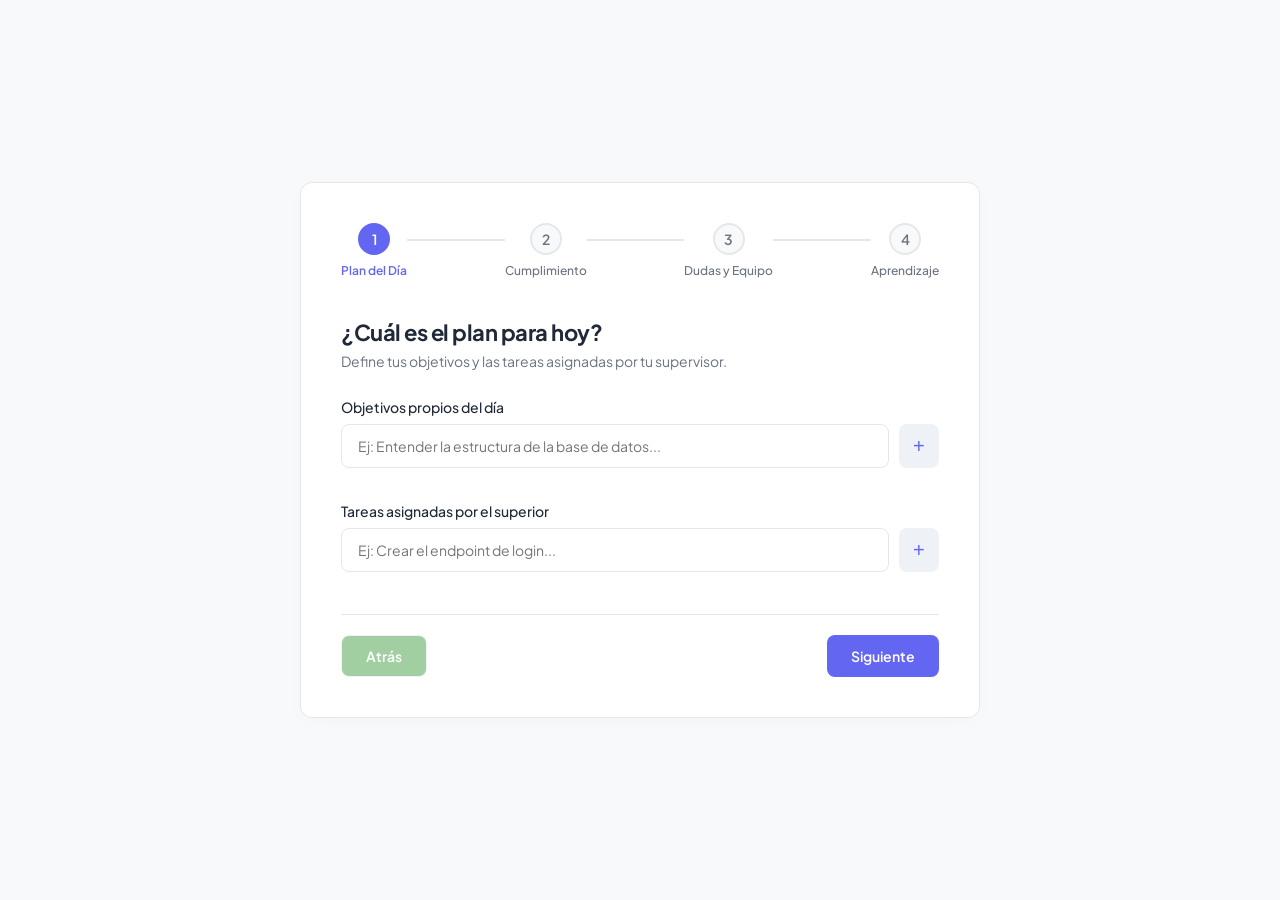
==== frontend/index.html @ f9b966ea "Agregando frontend" ====
<!DOCTYPE html>
<html lang="es">

<head>
    <meta charset="UTF-8">
    <meta name="viewport" content="width=device-width, initial-scale=1.0">
    <title>Bitácora de Pasantía - FSmartIA</title>
    <link rel="stylesheet" href="./assets/css/styles.css">
    <link href="https://fonts.googleapis.com/css2?family=Plus+Jakarta+Sans:wght@400;500;600;700&display=swap"
        rel="stylesheet">
</head>

<body>

    <div class="stepper-container">
        <div class="stepper-header">
            <div class="step-indicator active" data-step="1">
                <span class="step-number">1</span>
                <span class="step-label">Plan del Día</span>
            </div>
            <div class="step-line"></div>
            <div class="step-indicator" data-step="2">
                <span class="step-number">2</span>
                <span class="step-label">Cumplimiento</span>
            </div>
            <div class="step-line"></div>
            <div class="step-indicator" data-step="3">
                <span class="step-number">3</span>
                <span class="step-label">Dudas y Equipo</span>
            </div>
            <div class="step-line"></div>
            <div class="step-indicator" data-step="4">
                <span class="step-number">4</span>
                <span class="step-label">Aprendizaje</span>
            </div>
        </div>

        <form id="bitacoraForm" autocomplete="off">

            <div class="form-step step-active" id="step-1">
                <h2 class="step-title">¿Cuál es el plan para hoy?</h2>
                <p class="step-subtitle">Define tus objetivos y las tareas asignadas por tu supervisor.</p>

                <div class="input-group">
                    <label for="input-objetivo">Objetivos propios del día</label>
                    <div class="dynamic-input">
                        <input type="text" id="input-objetivo"
                            placeholder="Ej: Entender la estructura de la base de datos...">
                        <button type="button" class="btn-add" id="btn-add-objetivo">+</button>
                    </div>
                    <ul class="tags-list" id="lista-objetivos"></ul>
                </div>

                <div class="input-group">
                    <label for="input-tarea">Tareas asignadas por el superior</label>
                    <div class="dynamic-input">
                        <input type="text" id="input-tarea" placeholder="Ej: Crear el endpoint de login...">
                        <button type="button" class="btn-add" id="btn-add-tarea">+</button>
                    </div>
                    <ul class="tags-list" id="lista-tareas"></ul>
                </div>
            </div>

            <div class="form-step" id="step-2">
                <h2 class="step-title">Evaluación del día</h2>
                <p class="step-subtitle">Revisa lo que planeaste en la mañana y cuéntanos cómo te fue.</p>

                <div id="cumplimiento-container">
                </div>
            </div>

            <div class="form-step" id="step-3">
                <h2 class="step-title">Dudas y Trabajo en Equipo</h2>
                <p class="step-subtitle">El crecimiento también viene de resolver problemas y observar el entorno.</p>

                <div class="input-group">
                    <label for="dudas">¿Tuviste alguna duda hoy? ¿Qué hiciste para resolverla?</label>
                    <textarea id="dudas"
                        placeholder="Ej: Tenía dudas con un query de SQL. Revisé la documentación y luego le consulté a un compañero senior..."></textarea>
                </div>

                <div class="input-group">
                    <label for="equipo">¿Qué aprendiste hoy al ver trabajar a tus compañeros?</label>
                    <textarea id="equipo"
                        placeholder="Ej: Noté cómo organizan sus pull requests y la buena comunicación que tienen en las reuniones de estado..."></textarea>
                </div>
            </div>


            <div class="form-step" id="step-4">
                <h2 class="step-title">Resumen de tu Jornada</h2>
                <p class="step-subtitle">Aquí está la evidencia de tu crecimiento de hoy. Revisa los datos antes de
                    guardar.</p>

                <div id="resumen-jornada" class="resumen-container">
                </div>

                <div class="input-group" style="margin-top: 20px;">
                    <label for="nota-adicional">¿Alguna observación o nota adicional? (Opcional)</label>
                    <input type="text" id="nota-adicional"
                        placeholder="Ej: Mañana continuaré con las pruebas unitarias.">
                </div>
            </div>


            <div class="step-buttons">
                <button type="button" id="btn-prev" class="btn-secondary" disabled>Atrás</button>
                <button type="button" id="btn-next" class="btn-primary">Siguiente</button>
            </div>

        </form>
    </div>

    <script src="./assets/js/dailylog.js"></script>
</body>

</html>
---- frontend/assets/css/styles.css ----
:root {
    --bg-color: #F8F9FA;
    --card-bg: #FFFFFF;
    --primary: #6366F1; /* Azul Lavanda sutil */
    --primary-light: #EEF2F6;
    --text-main: #1F2937;
    --text-muted: #6B7280;
    --border-color: #E5E7EB;
    --success: #10B981;
    --danger: #EF4444;
    --radius: 12px;
    --transition: all 0.3s ease;
}

* {
    box-sizing: border-box;
    margin: 0;
    padding: 0;
}

body {
    font-family: 'Plus Jakarta Sans', sans-serif;
    background-color: var(--bg-color);
    color: var(--text-main);
    display: flex;
    justify-content: center;
    align-items: center;
    min-height: 100vh;
    padding: 20px;
}

/* Contenedor del Stepper */
.stepper-container {
    background-color: var(--card-bg);
    width: 100%;
    max-width: 680px;
    padding: 40px;
    border-radius: var(--radius);
    box-shadow: 0 4px 20px rgba(0, 0, 0, 0.02);
    border: 1px solid var(--border-color);
}

/* Encabezado e Indicadores */
.stepper-header {
    display: flex;
    align-items: center;
    justify-content: space-between;
    margin-bottom: 40px;
}

.step-indicator {
    display: flex;
    flex-direction: column;
    align-items: center;
    gap: 8px;
    position: relative;
    z-index: 2;
}

.step-number {
    width: 32px;
    height: 32px;
    border-radius: 50%;
    background-color: var(--bg-color);
    border: 2px solid var(--border-color);
    color: var(--text-muted);
    display: flex;
    justify-content: center;
    align-items: center;
    font-size: 14px;
    font-weight: 600;
    transition: var(--transition);
}

.step-label {
    font-size: 12px;
    font-weight: 500;
    color: var(--text-muted);
    transition: var(--transition);
}

.step-line {
    flex: 1;
    height: 2px;
    background-color: var(--border-color);
    margin-top: -22px; /* Alinea la línea con los círculos */
    z-index: 1;
}

/* Estados Activos del Indicador */
.step-indicator.active .step-number {
    background-color: var(--primary);
    border-color: var(--primary);
    color: white;
}

.step-indicator.active .step-label {
    color: var(--primary);
    font-weight: 600;
}

.step-indicator.completed .step-number {
    background-color: var(--success);
    border-color: var(--success);
    color: white;
}

/* Pasos del Formulario */
.form-step {
    display: none;
}

.form-step.step-active {
    display: block;
    animation: fadeIn 0.4s ease forwards;
}

@keyframes fadeIn {
    from { opacity: 0; transform: translateY(8px); }
    to { opacity: 1; transform: translateY(0); }
}

.step-title {
    font-size: 22px;
    font-weight: 700;
    margin-bottom: 6px;
    letter-spacing: -0.5px;
}

.step-subtitle {
    font-size: 14px;
    color: var(--text-muted);
    margin-bottom: 28px;
}

/* Inputs y Formularios */
.input-group {
    margin-bottom: 24px;
}

label {
    display: block;
    font-size: 14px;
    font-weight: 500;
    margin-bottom: 8px;
}

.dynamic-input {
    display: flex;
    gap: 10px;
}

input[type="text"], textarea {
    width: 100%;
    padding: 12px 16px;
    border: 1px solid var(--border-color);
    border-radius: 8px;
    font-family: inherit;
    font-size: 14px;
    color: var(--text-main);
    outline: none;
    transition: var(--transition);
}

input[type="text"]:focus, textarea:focus {
    border-color: var(--primary);
    box-shadow: 0 0 0 3px rgba(99, 102, 241, 0.1);
}

textarea {
    min-height: 90px;
    resize: vertical;
}

.textarea-large {
    min-height: 140px;
}

/* Botones Delicados */
.btn-add {
    background-color: var(--primary-light);
    color: var(--primary);
    border: none;
    width: 44px;
    height: 44px;
    border-radius: 8px;
    font-size: 20px;
    cursor: pointer;
    transition: var(--transition);
}

.btn-add:hover {
    background-color: var(--primary);
    color: white;
}

/* Listas de Tags/Items agregados */
.tags-list {
    list-style: none;
    display: flex;
    flex-wrap: wrap;
    gap: 8px;
    margin-top: 10px;
}

.tags-list li {
    background-color: var(--bg-color);
    padding: 6px 12px;
    border-radius: 20px;
    font-size: 13px;
    display: flex;
    align-items: center;
    gap: 8px;
    border: 1px solid var(--border-color);
}

.tags-list li .remove-btn {
    cursor: pointer;
    color: var(--text-muted);
    font-weight: bold;
}

.tags-list li .remove-btn:hover {
    color: var(--danger);
}

/* Estilos de la Tarjeta de Cumplimiento (Paso 2) */
.cumplimiento-card {
    border: 1px solid var(--border-color);
    border-radius: 8px;
    padding: 16px;
    margin-bottom: 16px;
    background-color: var(--bg-color);
}

.cumplimiento-row {
    display: flex;
    justify-content: space-between;
    align-items: center;
    gap: 15px;
}

.cumplimiento-text {
    font-size: 14px;
    font-weight: 500;
}

/* Botones de Navegación del Stepper */
.step-buttons {
    display: flex;
    justify-content: space-between;
    margin-top: 32px;
    padding-top: 20px;
    border-top: 1px solid var(--border-color);
}

button.btn-primary, button.btn-secondary {
    padding: 11px 24px;
    border-radius: 8px;
    font-family: inherit;
    font-size: 14px;
    font-weight: 600;
    cursor: pointer;
    transition: var(--transition);
}

.btn-primary {
    background-color: var(--primary);
    color: white;
    border: none;
}

.btn-primary:hover {
    background-color: #4f46e5;
}

.btn-secondary {
    background-color: rgb(72, 161, 72);
    color: white;
    border: 1px solid var(--border-color);
}

.btn-secondary:hover:not(:disabled) {
    background-color: rgb(72, 161, 72);
    color: var(--text-main);
    transition: all 0.3s ease;
}

button:disabled {
    opacity: 0.5;
    cursor: not-allowed;
}

/* Contenedor del Resumen Final */
.resumen-container {
    background-color: var(--bg-color);
    border: 1px solid var(--border-color);
    border-radius: var(--radius);
    padding: 24px;
    max-height: 320px;
    overflow-y: auto;
}

.resumen-seccion {
    margin-bottom: 18px;
}

.resumen-seccion:last-child {
    margin-bottom: 0;
}

.resumen-seccion h4 {
    font-size: 13px;
    text-transform: uppercase;
    letter-spacing: 0.5px;
    color: var(--primary);
    margin-bottom: 6px;
}

.resumen-seccion p {
    font-size: 14px;
    color: var(--text-main);
    line-height: 1.5;
}

.resumen-item-list {
    padding-left: 16px;
    font-size: 14px;
    color: var(--text-main);
}

.resumen-item-list li {
    margin-bottom: 4px;
}
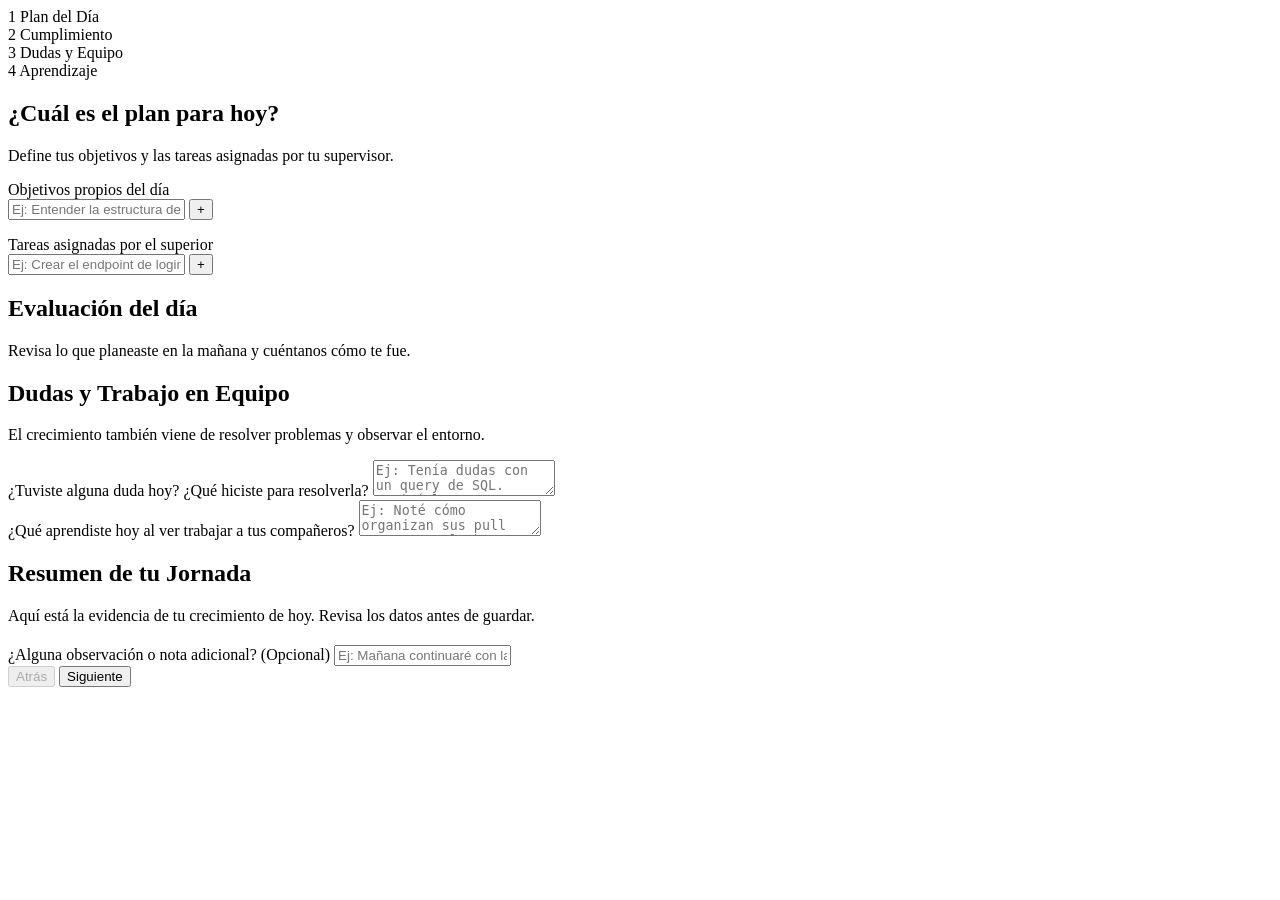
==== commit 9711c5bd: "Verificando nuevamente rutas para arreglar mensaje 404" ====
--- a/frontend/index.html
+++ b/frontend/index.html
@@ -5,7 +5,7 @@
     <meta charset="UTF-8">
     <meta name="viewport" content="width=device-width, initial-scale=1.0">
     <title>Bitácora de Pasantía - FSmartIA</title>
-    <link rel="stylesheet" href="./assets/css/styles.css">
+    <link rel="stylesheet" href="/assets/css/styles.css">
     <link href="https://fonts.googleapis.com/css2?family=Plus+Jakarta+Sans:wght@400;500;600;700&display=swap"
         rel="stylesheet">
 </head>
@@ -111,7 +111,7 @@
         </form>
     </div>
 
-    <script src="./assets/js/dailylog.js"></script>
+    <script src="/assets/js/dailylog.js"></script>
 </body>
 
 </html>
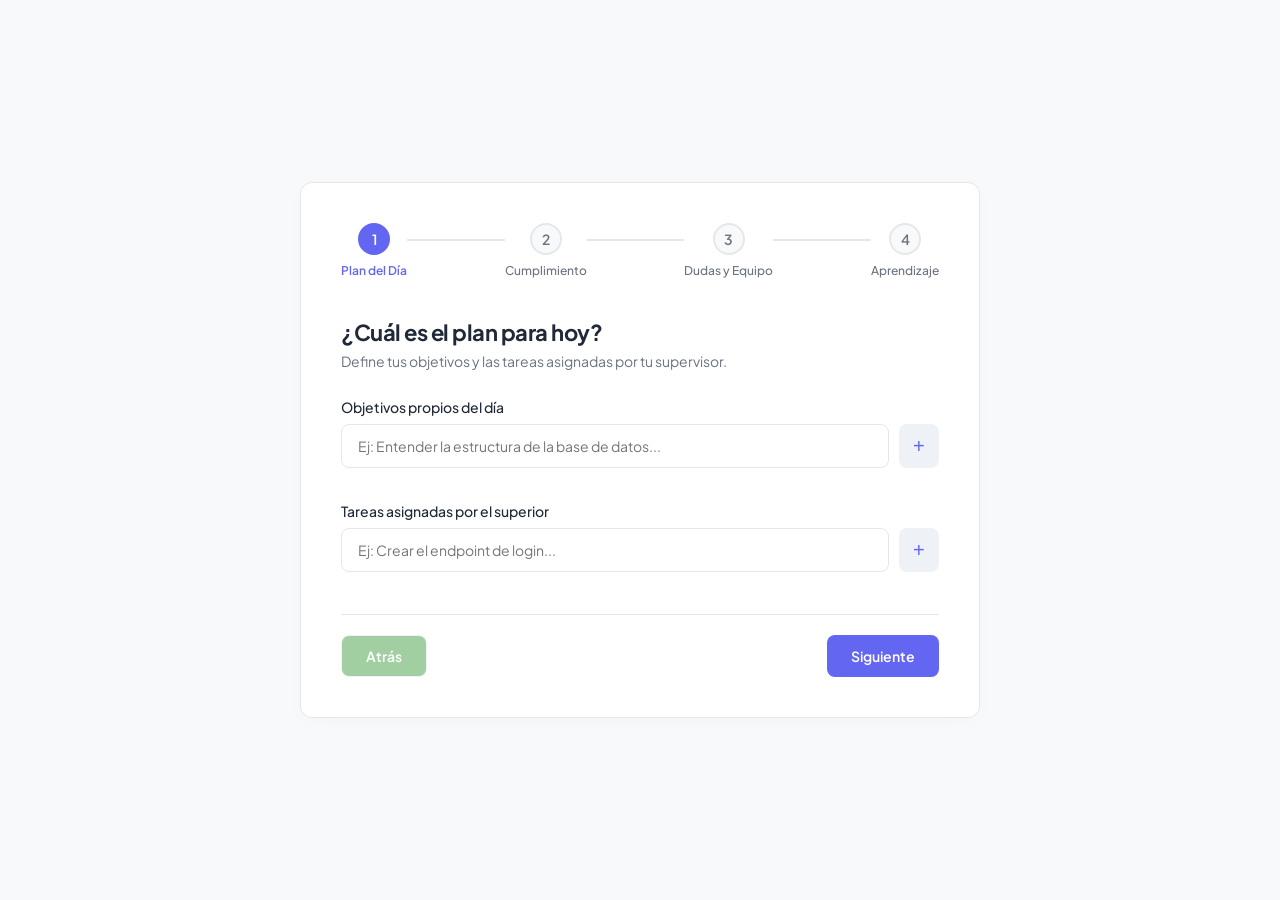
==== commit 733ac978: "Verificando por tercera vez las rutas para arreglar mensaje 404" ====
--- a/frontend/index.html
+++ b/frontend/index.html
@@ -5,7 +5,7 @@
     <meta charset="UTF-8">
     <meta name="viewport" content="width=device-width, initial-scale=1.0">
     <title>Bitácora de Pasantía - FSmartIA</title>
-    <link rel="stylesheet" href="/assets/css/styles.css">
+    <link rel="stylesheet" href="assets/css/styles.css">
     <link href="https://fonts.googleapis.com/css2?family=Plus+Jakarta+Sans:wght@400;500;600;700&display=swap"
         rel="stylesheet">
 </head>
@@ -111,7 +111,7 @@
         </form>
     </div>
 
-    <script src="/assets/js/dailylog.js"></script>
+    <script src="assets/js/dailylog.js"></script>
 </body>
 
 </html>
--- a/frontend/assets/css/styles.css
+++ b/frontend/assets/css/styles.css
@@ -0,0 +1,334 @@
+:root {
+    --bg-color: #F8F9FA;
+    --card-bg: #FFFFFF;
+    --primary: #6366F1; /* Azul Lavanda sutil */
+    --primary-light: #EEF2F6;
+    --text-main: #1F2937;
+    --text-muted: #6B7280;
+    --border-color: #E5E7EB;
+    --success: #10B981;
+    --danger: #EF4444;
+    --radius: 12px;
+    --transition: all 0.3s ease;
+}
+
+* {
+    box-sizing: border-box;
+    margin: 0;
+    padding: 0;
+}
+
+body {
+    font-family: 'Plus Jakarta Sans', sans-serif;
+    background-color: var(--bg-color);
+    color: var(--text-main);
+    display: flex;
+    justify-content: center;
+    align-items: center;
+    min-height: 100vh;
+    padding: 20px;
+}
+
+/* Contenedor del Stepper */
+.stepper-container {
+    background-color: var(--card-bg);
+    width: 100%;
+    max-width: 680px;
+    padding: 40px;
+    border-radius: var(--radius);
+    box-shadow: 0 4px 20px rgba(0, 0, 0, 0.02);
+    border: 1px solid var(--border-color);
+}
+
+/* Encabezado e Indicadores */
+.stepper-header {
+    display: flex;
+    align-items: center;
+    justify-content: space-between;
+    margin-bottom: 40px;
+}
+
+.step-indicator {
+    display: flex;
+    flex-direction: column;
+    align-items: center;
+    gap: 8px;
+    position: relative;
+    z-index: 2;
+}
+
+.step-number {
+    width: 32px;
+    height: 32px;
+    border-radius: 50%;
+    background-color: var(--bg-color);
+    border: 2px solid var(--border-color);
+    color: var(--text-muted);
+    display: flex;
+    justify-content: center;
+    align-items: center;
+    font-size: 14px;
+    font-weight: 600;
+    transition: var(--transition);
+}
+
+.step-label {
+    font-size: 12px;
+    font-weight: 500;
+    color: var(--text-muted);
+    transition: var(--transition);
+}
+
+.step-line {
+    flex: 1;
+    height: 2px;
+    background-color: var(--border-color);
+    margin-top: -22px; /* Alinea la línea con los círculos */
+    z-index: 1;
+}
+
+/* Estados Activos del Indicador */
+.step-indicator.active .step-number {
+    background-color: var(--primary);
+    border-color: var(--primary);
+    color: white;
+}
+
+.step-indicator.active .step-label {
+    color: var(--primary);
+    font-weight: 600;
+}
+
+.step-indicator.completed .step-number {
+    background-color: var(--success);
+    border-color: var(--success);
+    color: white;
+}
+
+/* Pasos del Formulario */
+.form-step {
+    display: none;
+}
+
+.form-step.step-active {
+    display: block;
+    animation: fadeIn 0.4s ease forwards;
+}
+
+@keyframes fadeIn {
+    from { opacity: 0; transform: translateY(8px); }
+    to { opacity: 1; transform: translateY(0); }
+}
+
+.step-title {
+    font-size: 22px;
+    font-weight: 700;
+    margin-bottom: 6px;
+    letter-spacing: -0.5px;
+}
+
+.step-subtitle {
+    font-size: 14px;
+    color: var(--text-muted);
+    margin-bottom: 28px;
+}
+
+/* Inputs y Formularios */
+.input-group {
+    margin-bottom: 24px;
+}
+
+label {
+    display: block;
+    font-size: 14px;
+    font-weight: 500;
+    margin-bottom: 8px;
+}
+
+.dynamic-input {
+    display: flex;
+    gap: 10px;
+}
+
+input[type="text"], textarea {
+    width: 100%;
+    padding: 12px 16px;
+    border: 1px solid var(--border-color);
+    border-radius: 8px;
+    font-family: inherit;
+    font-size: 14px;
+    color: var(--text-main);
+    outline: none;
+    transition: var(--transition);
+}
+
+input[type="text"]:focus, textarea:focus {
+    border-color: var(--primary);
+    box-shadow: 0 0 0 3px rgba(99, 102, 241, 0.1);
+}
+
+textarea {
+    min-height: 90px;
+    resize: vertical;
+}
+
+.textarea-large {
+    min-height: 140px;
+}
+
+/* Botones Delicados */
+.btn-add {
+    background-color: var(--primary-light);
+    color: var(--primary);
+    border: none;
+    width: 44px;
+    height: 44px;
+    border-radius: 8px;
+    font-size: 20px;
+    cursor: pointer;
+    transition: var(--transition);
+}
+
+.btn-add:hover {
+    background-color: var(--primary);
+    color: white;
+}
+
+/* Listas de Tags/Items agregados */
+.tags-list {
+    list-style: none;
+    display: flex;
+    flex-wrap: wrap;
+    gap: 8px;
+    margin-top: 10px;
+}
+
+.tags-list li {
+    background-color: var(--bg-color);
+    padding: 6px 12px;
+    border-radius: 20px;
+    font-size: 13px;
+    display: flex;
+    align-items: center;
+    gap: 8px;
+    border: 1px solid var(--border-color);
+}
+
+.tags-list li .remove-btn {
+    cursor: pointer;
+    color: var(--text-muted);
+    font-weight: bold;
+}
+
+.tags-list li .remove-btn:hover {
+    color: var(--danger);
+}
+
+/* Estilos de la Tarjeta de Cumplimiento (Paso 2) */
+.cumplimiento-card {
+    border: 1px solid var(--border-color);
+    border-radius: 8px;
+    padding: 16px;
+    margin-bottom: 16px;
+    background-color: var(--bg-color);
+}
+
+.cumplimiento-row {
+    display: flex;
+    justify-content: space-between;
+    align-items: center;
+    gap: 15px;
+}
+
+.cumplimiento-text {
+    font-size: 14px;
+    font-weight: 500;
+}
+
+/* Botones de Navegación del Stepper */
+.step-buttons {
+    display: flex;
+    justify-content: space-between;
+    margin-top: 32px;
+    padding-top: 20px;
+    border-top: 1px solid var(--border-color);
+}
+
+button.btn-primary, button.btn-secondary {
+    padding: 11px 24px;
+    border-radius: 8px;
+    font-family: inherit;
+    font-size: 14px;
+    font-weight: 600;
+    cursor: pointer;
+    transition: var(--transition);
+}
+
+.btn-primary {
+    background-color: var(--primary);
+    color: white;
+    border: none;
+}
+
+.btn-primary:hover {
+    background-color: #4f46e5;
+}
+
+.btn-secondary {
+    background-color: rgb(72, 161, 72);
+    color: white;
+    border: 1px solid var(--border-color);
+}
+
+.btn-secondary:hover:not(:disabled) {
+    background-color: rgb(72, 161, 72);
+    color: var(--text-main);
+    transition: all 0.3s ease;
+}
+
+button:disabled {
+    opacity: 0.5;
+    cursor: not-allowed;
+}
+
+/* Contenedor del Resumen Final */
+.resumen-container {
+    background-color: var(--bg-color);
+    border: 1px solid var(--border-color);
+    border-radius: var(--radius);
+    padding: 24px;
+    max-height: 320px;
+    overflow-y: auto;
+}
+
+.resumen-seccion {
+    margin-bottom: 18px;
+}
+
+.resumen-seccion:last-child {
+    margin-bottom: 0;
+}
+
+.resumen-seccion h4 {
+    font-size: 13px;
+    text-transform: uppercase;
+    letter-spacing: 0.5px;
+    color: var(--primary);
+    margin-bottom: 6px;
+}
+
+.resumen-seccion p {
+    font-size: 14px;
+    color: var(--text-main);
+    line-height: 1.5;
+}
+
+.resumen-item-list {
+    padding-left: 16px;
+    font-size: 14px;
+    color: var(--text-main);
+}
+
+.resumen-item-list li {
+    margin-bottom: 4px;
+}
